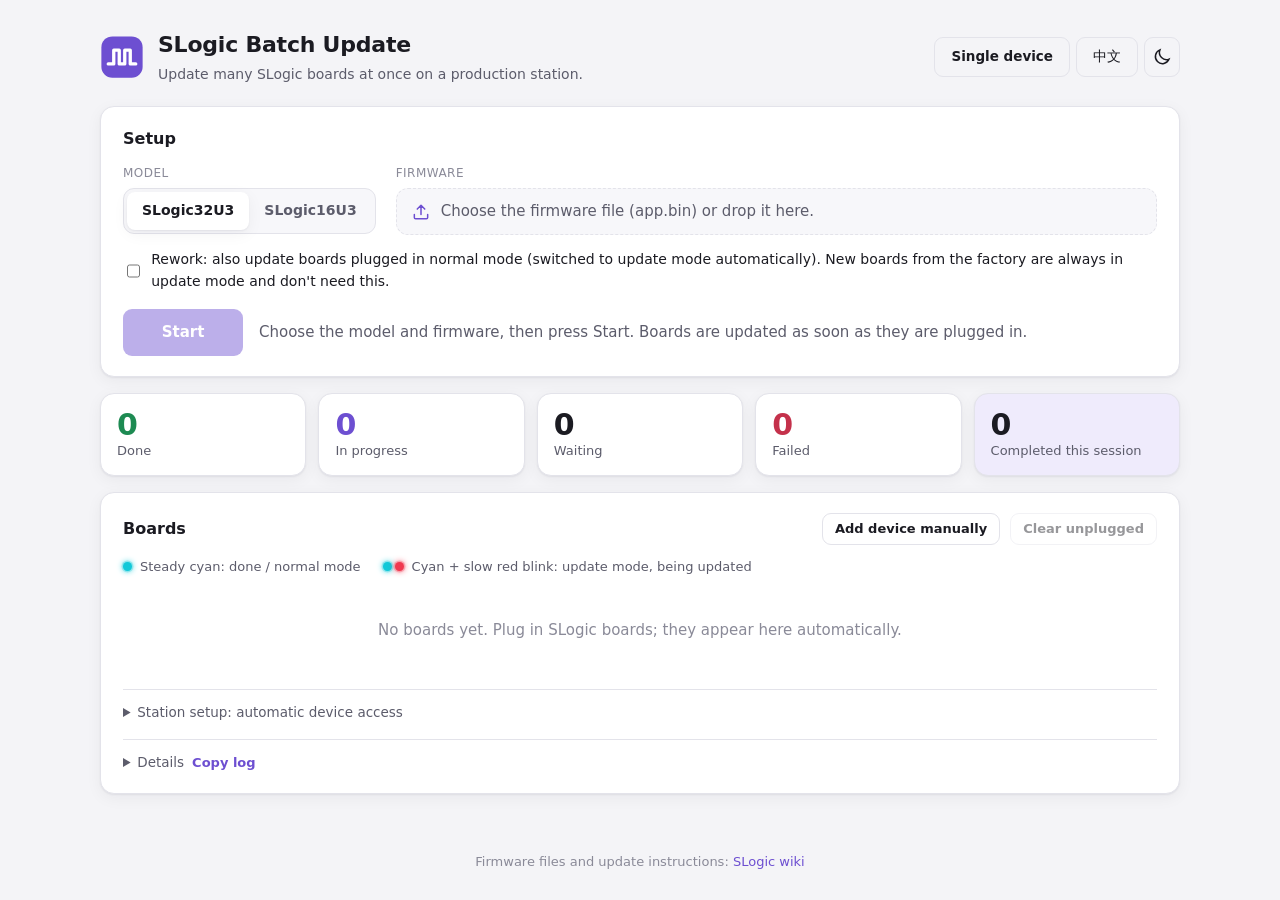
==== batch.html @ dfa777de "tools/ota: web firmware update for SLogic16U3/32U3 Static WebUSB pages (no build step) that write th" ====
<!doctype html>
<html lang="en">
<head>
  <meta charset="utf-8" />
  <meta name="viewport" content="width=device-width, initial-scale=1" />
  <meta name="color-scheme" content="light dark" />
  <title>SLogic Batch Update</title>
  <link rel="icon" type="image/svg+xml" href="favicon.svg" />
  <!-- stamp:begin (python3 stamp.py) -->
  <link rel="stylesheet" href="style.css?v=d9f1fc143f" />
  <script type="importmap">
  {
    "imports": {
      "./src/app.js": "./src/app.js?v=137003500a",
      "./src/batch-engine.js": "./src/batch-engine.js?v=88144eb621",
      "./src/batch.js": "./src/batch.js?v=3fd628ac70",
      "./src/demo.js": "./src/demo.js?v=6256dd7941",
      "./src/devices.js": "./src/devices.js?v=b0570fff1a",
      "./src/flash.js": "./src/flash.js?v=630ea83707",
      "./src/i18n.js": "./src/i18n.js?v=56431c68dd",
      "./src/led.js": "./src/led.js?v=f2646e4ce3",
      "./src/spi.js": "./src/spi.js?v=9cc90ac276",
      "./src/station.js": "./src/station.js?v=37ceee433b",
      "./src/updater.js": "./src/updater.js?v=41e6a2a7e5",
      "./src/usb.js": "./src/usb.js?v=9a0263bf85"
    }
  }
  </script>
  <!-- stamp:end -->
  <script>
    try {
      const t = localStorage.getItem('slogic-ota-theme');
      if (t === 'light' || t === 'dark') document.documentElement.dataset.theme = t;
    } catch {}
  </script>
</head>
<body class="wide">
  <header class="topbar">
    <div class="brand">
      <svg class="logo" viewBox="0 0 32 32" aria-hidden="true">
        <rect x="1" y="1" width="30" height="30" rx="8" />
        <path d="M6 21h4v-10h4v10h4v-10h4v10h4" />
      </svg>
      <div>
        <h1 data-i18n="batchTitle">SLogic Batch Update</h1>
        <p class="subtitle" data-i18n="batchSubtitle"></p>
      </div>
    </div>
    <div class="top-actions">
      <a id="nav" class="button ghost nav-link" data-i18n="navSingle"></a>
      <button id="lang" class="ghost" type="button"></button>
      <button id="theme" class="ghost icon" type="button" data-i18n-title="themeToggle">
        <svg class="sun" viewBox="0 0 24 24" aria-hidden="true"><circle cx="12" cy="12" r="4.5"/><path d="M12 1.5v2.5M12 20v2.5M1.5 12H4M20 12h2.5M4.6 4.6l1.8 1.8M17.6 17.6l1.8 1.8M4.6 19.4l1.8-1.8M17.6 6.4l1.8-1.8"/></svg>
        <svg class="moon" viewBox="0 0 24 24" aria-hidden="true"><path d="M20.5 14.5A8.5 8.5 0 0 1 9.5 3.5a8.5 8.5 0 1 0 11 11z"/></svg>
      </button>
    </div>
  </header>

  <main>
    <div id="banner" class="banner" hidden>
      <strong id="banner-title"></strong>
      <span id="banner-body"></span>
    </div>

    <section class="card setup">
      <div class="card-head"><h2 data-i18n="setup"></h2></div>
      <div class="setup-grid">
        <div class="field">
          <span class="label" data-i18n="model"></span>
          <div class="segmented" id="model" role="radiogroup">
            <button type="button" data-model="slogic32u3" role="radio">SLogic32U3</button>
            <button type="button" data-model="slogic16u3" role="radio">SLogic16U3</button>
          </div>
        </div>
        <div class="field grow">
          <span class="label" data-i18n="firmware"></span>
          <label id="drop" class="drop compact">
            <input id="file" type="file" accept=".bin,application/octet-stream" hidden />
            <svg viewBox="0 0 24 24" aria-hidden="true"><path d="M12 15V4M7.5 8.5 12 4l4.5 4.5M4 15v3.5A1.5 1.5 0 0 0 5.5 20h13a1.5 1.5 0 0 0 1.5-1.5V15"/></svg>
            <span id="file-label" data-i18n="fileHint"></span>
          </label>
          <div id="file-meta" class="file-meta" hidden>
            <span id="file-size"></span> · <code id="file-hash"></code>
          </div>
          <ul id="file-warnings" class="warnings" hidden></ul>
          <label id="ack-row" class="ack" hidden><input id="ack" type="checkbox" /> <span id="ack-text"></span></label>
        </div>
      </div>
      <label class="ack" id="update-normal-row"><input id="update-normal" type="checkbox" /> <span data-i18n="updateNormal"></span></label>
      <div class="run-row">
        <button id="run" class="primary large" type="button" data-i18n="startBatch" disabled></button>
        <p id="run-state" class="muted"></p>
      </div>
    </section>

    <section class="counters" aria-live="polite">
      <div class="counter done"><span id="c-done">0</span><small data-i18n="cDone"></small></div>
      <div class="counter active"><span id="c-active">0</span><small data-i18n="cActive"></small></div>
      <div class="counter waiting"><span id="c-waiting">0</span><small data-i18n="cWaiting"></small></div>
      <div class="counter failed"><span id="c-failed">0</span><small data-i18n="cFailed"></small></div>
      <div class="counter session"><span id="c-session">0</span><small data-i18n="cSession"></small></div>
    </section>

    <section class="card">
      <div class="card-head boards-head">
        <h2 data-i18n="boards"></h2>
        <span class="spacer"></span>
        <button id="add" class="ghost small" type="button" data-i18n="addDevice"></button>
        <button id="clear" class="ghost small" type="button" data-i18n="clearRemoved"></button>
      </div>
      <p class="legend"><span class="legend-item"><span id="legend-app"></span><span data-i18n="legendApp"></span></span><span class="legend-item"><span id="legend-dfu"></span><span data-i18n="legendDfu"></span></span></p>
      <p id="failed-hint" class="failed-hint" data-i18n="failedHint" hidden></p>
      <p id="no-boards" class="empty-boards" data-i18n="noBoards"></p>
      <div id="boards" class="boards"></div>

      <details id="station" class="station">
        <summary data-i18n="stationTitle"></summary>
        <p data-i18n="stationBody"></p>
        <div class="segmented os-tabs" id="os-tabs" role="tablist">
          <button type="button" data-os="windows">Windows</button>
          <button type="button" data-os="macos">macOS</button>
          <button type="button" data-os="linux">Linux</button>
        </div>
        <div class="station-actions">
          <button id="st-install" class="primary" type="button" data-i18n="stInstall"></button>
          <button id="st-remove" class="ghost" type="button" data-i18n="stRemove"></button>
        </div>
        <ol id="st-steps" class="st-steps"></ol>
        <p class="note" id="st-origin"></p>
        <details class="st-raw"><summary data-i18n="stRaw"></summary><pre id="policy"></pre></details>
      </details>

      <details id="log-box" class="log">
        <summary><span data-i18n="log"></span><button id="copy-log" class="link" type="button" data-i18n="copyLog"></button></summary>
        <pre id="log"></pre>
      </details>
    </section>
  </main>

  <footer>
    <span data-i18n="footer"></span><a id="wiki" target="_blank" rel="noopener" data-i18n="wiki"></a>
  </footer>

  <script type="module">import "./src/batch.js";</script>
</body>
</html>
---- style.css ----
/* SLogic Firmware Update. Light palette on :root, dark palette from the system
   setting unless the user picked one (data-theme on <html>). */

:root {
  --bg: #f4f4f7;
  --surface: #ffffff;
  --surface-2: #f7f7fa;
  --border: #e3e3ea;
  --text: #1b1b22;
  --text-2: #5c5c6b;
  --text-3: #8a8a98;
  --accent: #6d4fd1;
  --accent-hover: #5c3fc0;
  --accent-soft: #efebfc;
  --on-accent: #ffffff;
  --ok: #1d8a52;
  --ok-soft: #e4f5ec;
  --warn: #a8610a;
  --warn-soft: #fdf1df;
  --err: #c4314b;
  --err-soft: #fce8ec;
  --shadow: 0 1px 2px rgb(20 20 40 / 6%), 0 4px 16px rgb(20 20 40 / 5%);
  --radius: 14px;
  --led-cyan: #12c8d8;
  --led-red: #f0384f;
  --mono: ui-monospace, "SF Mono", "Cascadia Mono", Menlo, Consolas, monospace;
  color-scheme: light;
}

@media (prefers-color-scheme: dark) {
  :root:not([data-theme="light"]) {
    --bg: #121216;
    --surface: #1b1b21;
    --surface-2: #22222a;
    --border: #2f2f39;
    --text: #ececf1;
    --text-2: #a9a9b8;
    --text-3: #777786;
    --accent: #8c72ea;
    --accent-hover: #9d86ee;
    --accent-soft: #2a2442;
    --ok: #4cc485;
    --ok-soft: #173326;
    --warn: #e5a54b;
    --warn-soft: #362812;
    --err: #f06b82;
    --err-soft: #3a1820;
    --shadow: 0 1px 2px rgb(0 0 0 / 30%), 0 6px 20px rgb(0 0 0 / 25%);
    color-scheme: dark;
  }
}

:root[data-theme="dark"] {
  --bg: #121216;
  --surface: #1b1b21;
  --surface-2: #22222a;
  --border: #2f2f39;
  --text: #ececf1;
  --text-2: #a9a9b8;
  --text-3: #777786;
  --accent: #8c72ea;
  --accent-hover: #9d86ee;
  --accent-soft: #2a2442;
  --ok: #4cc485;
  --ok-soft: #173326;
  --warn: #e5a54b;
  --warn-soft: #362812;
  --err: #f06b82;
  --err-soft: #3a1820;
  --shadow: 0 1px 2px rgb(0 0 0 / 30%), 0 6px 20px rgb(0 0 0 / 25%);
  color-scheme: dark;
}

* { box-sizing: border-box; }
[hidden] { display: none !important; }

html { background: var(--bg); }
body {
  margin: 0;
  min-height: 100vh;
  display: flex;
  flex-direction: column;
  background: var(--bg);
  color: var(--text);
  font: 15px/1.55 system-ui, -apple-system, "Segoe UI", Roboto, "Noto Sans", "Helvetica Neue", Arial,
    "PingFang SC", "Microsoft YaHei", "Noto Sans CJK SC", sans-serif;
  -webkit-font-smoothing: antialiased;
  transition: background-color .2s, color .2s;
}

/* ---------------------------------------------------------------- header */

.topbar {
  display: flex;
  align-items: center;
  justify-content: space-between;
  gap: 16px;
  max-width: 760px;
  width: 100%;
  margin: 0 auto;
  padding: 28px 20px 8px;
}
.brand { display: flex; align-items: center; gap: 14px; }
.logo { width: 44px; height: 44px; flex: none; }
.logo rect { fill: var(--accent); }
.logo path { fill: none; stroke: #fff; stroke-width: 2.4; stroke-linejoin: round; stroke-linecap: round; }
h1 { margin: 0; font-size: 22px; font-weight: 650; letter-spacing: -.01em; }
.subtitle { margin: 2px 0 0; color: var(--text-2); font-size: 14px; }
.top-actions { display: flex; gap: 6px; flex: none; }
.top-actions button { white-space: nowrap; }

/* ---------------------------------------------------------------- layout */

main {
  flex: 1;
  max-width: 760px;
  width: 100%;
  margin: 0 auto;
  padding: 12px 20px 24px;
  display: flex;
  flex-direction: column;
  gap: 16px;
}

.card {
  background: var(--surface);
  border: 1px solid var(--border);
  border-radius: var(--radius);
  box-shadow: var(--shadow);
  padding: 20px 22px;
}
.card-head { display: flex; align-items: center; gap: 10px; margin-bottom: 12px; }
.card-head h2 { margin: 0; font-size: 16px; font-weight: 600; }
.num {
  display: grid; place-items: center;
  width: 24px; height: 24px; border-radius: 50%;
  background: var(--accent-soft); color: var(--accent);
  font-size: 13px; font-weight: 700;
}

.muted { color: var(--text-2); margin: 0 0 14px; }
.note { color: var(--text-2); font-size: 13.5px; margin: 10px 0 0; }
.error-text { color: var(--err); margin: 12px 0 0; }
.mono, code { font-family: var(--mono); font-size: 13px; }

/* ---------------------------------------------------------------- controls */

button, .button {
  font: inherit;
  font-size: 14px;
  font-weight: 550;
  border-radius: 9px;
  border: 1px solid transparent;
  padding: 8px 16px;
  cursor: pointer;
  transition: background-color .15s, border-color .15s, color .15s, opacity .15s;
}
button:focus-visible, .drop:focus-within { outline: 2px solid var(--accent); outline-offset: 2px; }
button:disabled { opacity: .45; cursor: not-allowed; }
.primary { background: var(--accent); color: var(--on-accent); }
.primary:not(:disabled):hover { background: var(--accent-hover); }
.primary.large { padding: 11px 26px; font-size: 15px; }
.ghost { background: transparent; color: var(--text); border-color: var(--border); }
.ghost:not(:disabled):hover { background: var(--surface-2); }
.small { padding: 5px 12px; font-size: 13px; }
.icon { padding: 7px; line-height: 0; }
.icon svg { width: 20px; height: 20px; fill: none; stroke: currentColor; stroke-width: 1.8; stroke-linecap: round; }
.link { background: none; border: 0; padding: 0 0 0 8px; color: var(--accent); font-size: 13px; font-weight: 550; }
.link:hover { text-decoration: underline; }

/* The theme button shows the theme you would switch to. */
#theme .sun { display: none; }
:root[data-theme="dark"] #theme .sun { display: block; }
:root[data-theme="dark"] #theme .moon { display: none; }
@media (prefers-color-scheme: dark) {
  :root:not([data-theme="light"]) #theme .sun { display: block; }
  :root:not([data-theme="light"]) #theme .moon { display: none; }
}

/* ---------------------------------------------------------------- banner */

.banner {
  display: flex; flex-direction: column; gap: 2px;
  padding: 14px 18px;
  border-radius: var(--radius);
  background: var(--warn-soft);
  color: var(--text);
  border: 1px solid color-mix(in srgb, var(--warn) 35%, transparent);
}
.banner.info { background: var(--accent-soft); border-color: color-mix(in srgb, var(--accent) 30%, transparent); }
.banner span { color: var(--text-2); }

/* ---------------------------------------------------------------- device */

.empty { display: flex; align-items: center; justify-content: space-between; gap: 16px; flex-wrap: wrap; }
.empty p { margin: 0; color: var(--text-2); }

.device { display: grid; grid-template-columns: 1fr auto; gap: 8px 16px; align-items: start; }
.device-main { display: flex; align-items: center; gap: 10px; flex-wrap: wrap; }
.device-name { font-size: 18px; font-weight: 650; }
.device #change { grid-column: 2; grid-row: 1; }
.device .facts, .device .note { grid-column: 1 / -1; }

.pill {
  display: inline-flex; align-items: center; gap: 6px;
  padding: 2px 10px; border-radius: 999px;
  font-size: 12.5px; font-weight: 600;
}

/* Status LED: steady cyan (normal mode); cyan + slow red blink (update mode). */
.led { display: inline-flex; gap: 3px; align-items: center; flex: none; }
.led i {
  width: 9px; height: 9px; border-radius: 50%;
  background: var(--led-cyan);
  box-shadow: 0 0 0 1.5px color-mix(in srgb, var(--led-cyan) 25%, transparent), 0 0 6px var(--led-cyan);
}
.led.dfu i + i {
  background: var(--led-red);
  box-shadow: 0 0 0 1.5px color-mix(in srgb, var(--led-red) 25%, transparent), 0 0 6px var(--led-red);
  animation: led-blink 1.6s steps(1, end) infinite;
}
@keyframes led-blink { 50% { opacity: .12; box-shadow: none; } }
.led-text { display: inline-flex; align-items: center; gap: 7px; }
.pill.app { background: var(--ok-soft); color: var(--ok); }
.pill.dfu { background: var(--warn-soft); color: var(--warn); }

.facts { display: flex; flex-wrap: wrap; gap: 6px 28px; margin: 4px 0 0; }
.facts div { min-width: 0; }
.facts .wide { flex: 1 1 100%; }
.facts dt { font-size: 12px; color: var(--text-3); text-transform: uppercase; letter-spacing: .04em; }
.facts dd { margin: 0; }
.hash { display: flex; align-items: baseline; min-width: 0; }
.hash code { overflow-wrap: anywhere; color: var(--text-2); }
.hash .link { flex: none; white-space: nowrap; }

.help { margin-top: 14px; font-size: 13.5px; color: var(--text-2); }
.help summary { cursor: pointer; }
.help ul { margin: 8px 0 0; padding-left: 20px; }
.help li { margin: 5px 0; }
.help pre { margin: 6px 0 0; padding: 8px 10px; border-radius: 8px; overflow-x: auto;
  background: var(--surface-2); font: 12px/1.45 var(--mono); color: var(--text-2); }

/* ---------------------------------------------------------------- file */

.drop {
  display: flex; flex-direction: column; align-items: center; gap: 8px;
  padding: 26px 16px;
  border: 1.5px dashed var(--border);
  border-radius: 12px;
  background: var(--surface-2);
  color: var(--text-2);
  text-align: center;
  cursor: pointer;
  transition: border-color .15s, background-color .15s;
}
.drop:hover, .drop.over { border-color: var(--accent); background: var(--accent-soft); }
.drop svg { width: 28px; height: 28px; fill: none; stroke: var(--accent); stroke-width: 1.8; stroke-linecap: round; stroke-linejoin: round; }

.file { display: grid; grid-template-columns: 1fr auto; gap: 8px 16px; }
.file-name { font-weight: 600; overflow-wrap: anywhere; }
.file #file-change { grid-column: 2; grid-row: 1; align-self: start; }
.file .facts, .file .warnings, .file .ack { grid-column: 1 / -1; }

.warnings {
  list-style: none; margin: 6px 0 0; padding: 10px 14px;
  border-radius: 10px; background: var(--warn-soft); color: var(--text);
}
.warnings li { padding-left: 22px; position: relative; font-size: 14px; }
.warnings li::before { content: "!"; position: absolute; left: 0; top: 1px; width: 15px; height: 15px; border-radius: 50%;
  background: var(--warn); color: var(--surface); font-size: 11px; font-weight: 800; display: grid; place-items: center; }
.ack { display: flex; align-items: center; gap: 8px; font-size: 14px; cursor: pointer; }
.ack input { accent-color: var(--accent); width: 16px; height: 16px; }

/* ---------------------------------------------------------------- update */

.actions { display: flex; gap: 10px; align-items: center; flex-wrap: wrap; }

.steps {
  list-style: none; margin: 18px 0 0; padding: 0;
  display: grid; grid-template-columns: repeat(7, 1fr); gap: 6px;
}
.steps li {
  display: flex; flex-direction: column; align-items: center; gap: 6px;
  padding: 10px 4px 8px; border-radius: 10px;
  background: var(--surface-2); color: var(--text-3);
  font-size: 12.5px; font-weight: 550; text-align: center; line-height: 1.3;
}
.steps li::before {
  content: ""; flex: none; width: 16px; height: 16px; border-radius: 50%;
  border: 2px solid currentColor; opacity: .6;
}
.steps li.active { color: var(--accent); background: var(--accent-soft); }
.steps li.active::before { border-right-color: transparent; opacity: 1; animation: spin .8s linear infinite; }
.steps li.done { color: var(--ok); }
.steps li.done::before { opacity: 1; border: 0;
  background: currentColor url("data:image/svg+xml,%3Csvg xmlns='http://www.w3.org/2000/svg' viewBox='0 0 16 16'%3E%3Cpath d='M4.5 8.2l2.3 2.3 4.7-4.8' fill='none' stroke='white' stroke-width='2' stroke-linecap='round' stroke-linejoin='round'/%3E%3C/svg%3E") center/100% no-repeat; }
.steps li.failed { color: var(--err); background: var(--err-soft); }
.steps li.failed::before { opacity: 1; background: currentColor; border-color: currentColor; }
.steps li.manual { color: var(--warn); background: var(--warn-soft); }
.steps li.manual::before { opacity: 1; }
@keyframes spin { to { transform: rotate(360deg); } }

.progress { margin-top: 16px; }
.bar { height: 10px; border-radius: 999px; background: var(--surface-2); overflow: hidden; border: 1px solid var(--border); }
#bar-fill { height: 100%; width: 0; border-radius: inherit; background: linear-gradient(90deg, var(--accent), color-mix(in srgb, var(--accent) 70%, #29b6f6)); transition: width .2s ease-out; }
.progress-meta { display: flex; justify-content: space-between; gap: 12px; margin-top: 6px; font-size: 13px; color: var(--text-2); font-variant-numeric: tabular-nums; }

.callout {
  margin-top: 16px; padding: 16px 18px; border-radius: 12px;
  background: var(--accent-soft); border: 1px solid color-mix(in srgb, var(--accent) 30%, transparent);
}
.callout p { margin: 4px 0 12px; color: var(--text-2); }

.result { margin-top: 16px; display: flex; gap: 14px; padding: 16px 18px; border-radius: 12px; }
.result p { margin: 4px 0 10px; color: var(--text-2); }
.result-icon { flex: none; width: 28px; height: 28px; border-radius: 50%; display: grid; place-items: center; color: #fff; font-weight: 800; }
.result.ok { background: var(--ok-soft); }
.result.ok .result-icon { background: var(--ok); }
.result.ok .result-icon::after { content: "✓"; }
.result.fail { background: var(--err-soft); }
.result.fail .result-icon { background: var(--err); }
.result.fail .result-icon::after { content: "!"; }

.log { margin-top: 16px; border-top: 1px solid var(--border); padding-top: 12px; }
.log summary { cursor: pointer; color: var(--text-2); font-size: 13.5px; }
.log pre {
  margin: 10px 0 0; max-height: 220px; overflow: auto;
  padding: 10px 12px; border-radius: 8px;
  background: var(--surface-2); color: var(--text-2);
  font: 12px/1.5 var(--mono); white-space: pre-wrap;
}

footer { text-align: center; color: var(--text-3); font-size: 13px; padding: 4px 20px 28px; }
footer a { color: var(--accent); text-decoration: none; }
footer a:hover { text-decoration: underline; }

@media (max-width: 520px) {
  .topbar { padding-top: 18px; }
  .subtitle { display: none; }
  .card { padding: 16px; }
  .steps { grid-template-columns: repeat(4, 1fr); }
}

@media (prefers-reduced-motion: reduce) {
  * { transition: none !important; animation: none !important; }
}

/* ================================================================ batch page */

body.wide .topbar, body.wide main { max-width: 1120px; }
a.button { text-decoration: none; display: inline-flex; align-items: center; }
.nav-link { font-size: 13.5px; }

.setup-grid { display: flex; gap: 20px; flex-wrap: wrap; align-items: flex-start; }
.field { display: flex; flex-direction: column; gap: 6px; }
.field.grow { flex: 1 1 360px; min-width: 0; }
.label { font-size: 12px; color: var(--text-3); text-transform: uppercase; letter-spacing: .04em; }

.segmented { display: inline-flex; padding: 3px; border-radius: 11px; background: var(--surface-2); border: 1px solid var(--border); }
.segmented button { background: transparent; color: var(--text-2); padding: 7px 14px; border-radius: 8px; }
.segmented button.on { background: var(--surface); color: var(--text); box-shadow: var(--shadow); }

.drop.compact { flex-direction: row; justify-content: flex-start; padding: 11px 14px; gap: 10px; text-align: left; }
.drop.compact svg { width: 20px; height: 20px; flex: none; }
.drop.has-file { border-style: solid; color: var(--text); font-weight: 600; }
.drop.disabled { pointer-events: none; opacity: .6; }
.file-meta { font-size: 13px; color: var(--text-2); }
.setup .ack { margin-top: 14px; }
.run-row { display: flex; align-items: center; gap: 16px; margin-top: 16px; flex-wrap: wrap; }
.run-row .muted { margin: 0; }
#run { min-width: 120px; }
#run.pause { background: var(--surface-2); color: var(--text); border-color: var(--border); }

.counters { display: grid; grid-template-columns: repeat(5, 1fr); gap: 12px; }
.counter {
  background: var(--surface); border: 1px solid var(--border); border-radius: var(--radius);
  box-shadow: var(--shadow); padding: 14px 16px; display: flex; flex-direction: column;
}
.counter span { font-size: 30px; font-weight: 700; line-height: 1.1; font-variant-numeric: tabular-nums; }
.counter small { color: var(--text-2); font-size: 13px; }
.counter.done span { color: var(--ok); }
.counter.active span { color: var(--accent); }
.counter.failed span { color: var(--err); }
.counter.session { background: var(--accent-soft); }

.boards-head { flex-wrap: wrap; }
.spacer { flex: 1; }
.legend { display: flex; align-items: center; gap: 6px 22px; flex-wrap: wrap; font-size: 13px; color: var(--text-2); margin: 0 0 14px; }
.legend-item { display: inline-flex; align-items: center; gap: 8px; }
.failed-hint {
  margin: 0 0 14px; padding: 12px 14px; border-radius: 10px;
  background: var(--err-soft); color: var(--text); font-weight: 600;
  border: 1px solid color-mix(in srgb, var(--err) 40%, transparent);
}
.board.removed.interrupted { opacity: .85; border-color: var(--warn); }
.board.removed.interrupted .b-status { color: var(--warn); font-size: 14px; }
.empty-boards { color: var(--text-3); text-align: center; padding: 28px 0; margin: 0; }

.boards { display: grid; grid-template-columns: repeat(auto-fill, minmax(200px, 1fr)); gap: 12px; }
.board {
  position: relative; border-radius: 12px; padding: 12px 14px 14px;
  background: var(--surface-2); border: 1.5px solid var(--border);
  display: flex; flex-direction: column; gap: 4px; min-height: 108px;
  transition: border-color .2s, background-color .2s, opacity .2s;
}
.b-top { display: flex; justify-content: space-between; align-items: center; }
.b-id { font-size: 12.5px; color: var(--text-3); font-weight: 600; white-space: pre; }
.b-led .led i { width: 12px; height: 12px; }
.b-status { font-size: 16px; font-weight: 650; }
.b-sub { font-size: 12.5px; color: var(--text-2); min-height: 1em; overflow-wrap: anywhere; }
.b-bar { height: 6px; border-radius: 999px; background: color-mix(in srgb, var(--text-3) 18%, transparent); overflow: hidden; margin-top: auto; }
.b-bar div { height: 100%; width: 0; background: var(--accent); border-radius: inherit; transition: width .2s ease-out; }
.b-retry { align-self: flex-start; margin-top: 6px; }
.board.done { border-color: var(--ok); background: var(--ok-soft); }
.board.done .b-status { color: var(--ok); }
.board.done .b-bar div { background: var(--ok); }
.board.active { border-color: color-mix(in srgb, var(--accent) 55%, transparent); }
.board.active .b-status { color: var(--accent); }
.board.failed { border-color: var(--err); background: var(--err-soft); }
.board.failed .b-status { color: var(--err); }
.board.removed { opacity: .45; border-style: dashed; min-height: 0; }
.board.removed .b-bar { display: none; }

.station { margin-top: 18px; border-top: 1px solid var(--border); padding-top: 12px; }
.station summary { cursor: pointer; color: var(--text-2); font-size: 13.5px; }
.station p { color: var(--text-2); font-size: 13.5px; }
.os-tabs { margin: 4px 0 12px; }
.station-actions { display: flex; gap: 10px; flex-wrap: wrap; }
.st-steps { margin: 14px 0 6px; padding-left: 20px; color: var(--text-2); font-size: 13.5px; }
.st-steps li { margin: 3px 0; }
.st-raw summary { font-size: 13px; }
.st-raw pre { margin-top: 8px; }
.station pre {
  margin: 0; padding: 10px 12px; border-radius: 8px; overflow: auto; max-height: 260px;
  background: var(--surface-2); font: 12px/1.45 var(--mono); color: var(--text-2);
}

@media (max-width: 720px) {
  .counters { grid-template-columns: repeat(3, 1fr); }
  .counter.session { grid-column: span 2; }
}
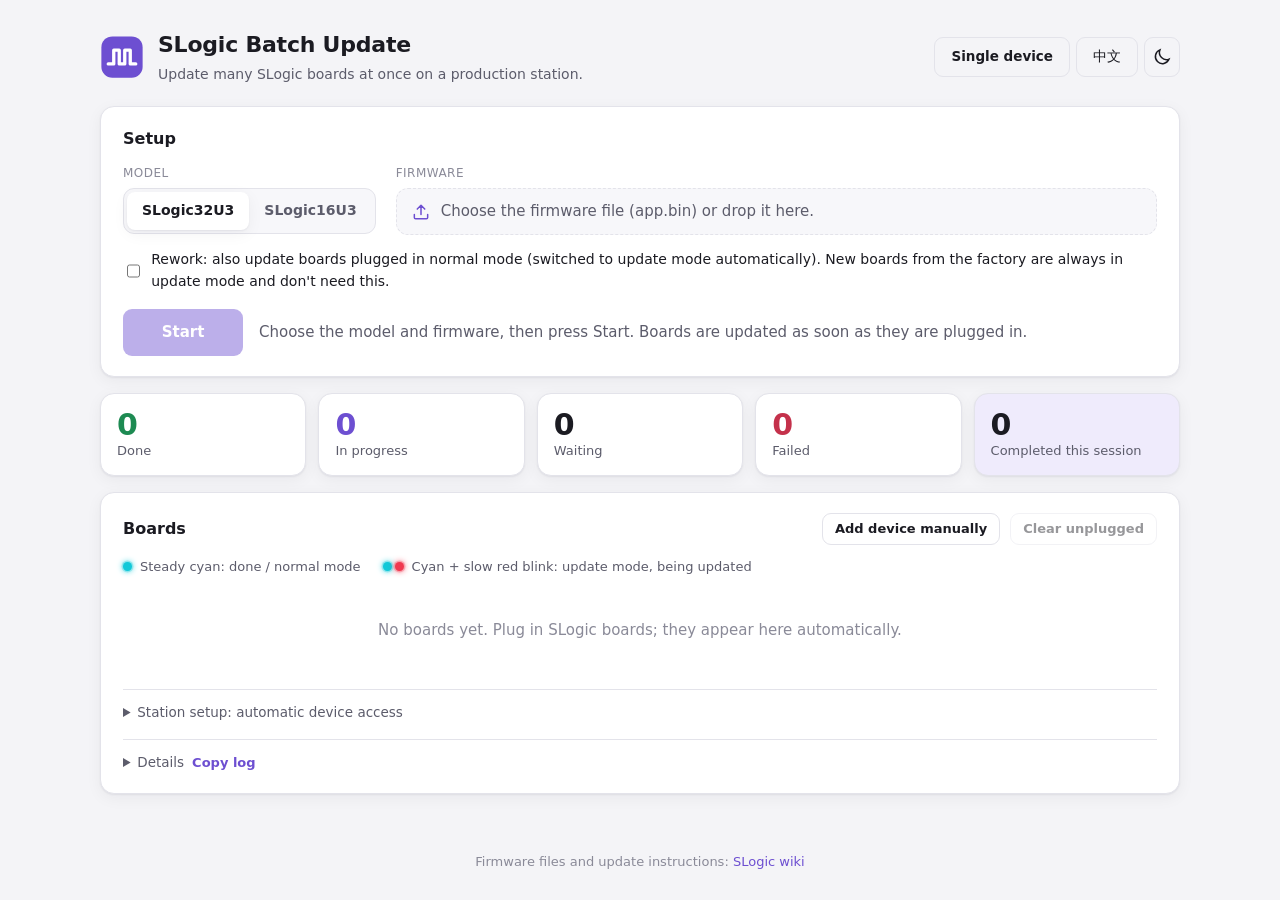
==== commit fa4cf47b: "Advanced mode: read, write and erase the flash at any offset Ten quick clicks on the logo (within 3 " ====
--- a/batch.html
+++ b/batch.html
@@ -7,21 +7,23 @@
   <title>SLogic Batch Update</title>
   <link rel="icon" type="image/svg+xml" href="favicon.svg" />
   <!-- stamp:begin (python3 stamp.py) -->
-  <link rel="stylesheet" href="style.css?v=d9f1fc143f" />
+  <link rel="stylesheet" href="style.css?v=befb8d11b2" />
   <script type="importmap">
   {
     "imports": {
-      "./src/app.js": "./src/app.js?v=137003500a",
+      "./src/advanced.js": "./src/advanced.js?v=94ed93fa5a",
+      "./src/app.js": "./src/app.js?v=e673857f01",
       "./src/batch-engine.js": "./src/batch-engine.js?v=88144eb621",
       "./src/batch.js": "./src/batch.js?v=3fd628ac70",
-      "./src/demo.js": "./src/demo.js?v=6256dd7941",
-      "./src/devices.js": "./src/devices.js?v=b0570fff1a",
-      "./src/flash.js": "./src/flash.js?v=630ea83707",
-      "./src/i18n.js": "./src/i18n.js?v=56431c68dd",
+      "./src/demo.js": "./src/demo.js?v=067ffcadd6",
+      "./src/devices.js": "./src/devices.js?v=357301b104",
+      "./src/flash.js": "./src/flash.js?v=6c2aca644d",
+      "./src/flashops.js": "./src/flashops.js?v=5a5ecdfdc4",
+      "./src/i18n.js": "./src/i18n.js?v=3aeb5cc583",
       "./src/led.js": "./src/led.js?v=f2646e4ce3",
       "./src/spi.js": "./src/spi.js?v=9cc90ac276",
       "./src/station.js": "./src/station.js?v=37ceee433b",
-      "./src/updater.js": "./src/updater.js?v=41e6a2a7e5",
+      "./src/updater.js": "./src/updater.js?v=dbcf4d4ec6",
       "./src/usb.js": "./src/usb.js?v=9a0263bf85"
     }
   }
--- a/style.css
+++ b/style.css
@@ -439,3 +439,224 @@
   .counters { grid-template-columns: repeat(3, 1fr); }
   .counter.session { grid-column: span 2; }
 }
+
+/* ================================================================ advanced mode */
+
+.logo { user-select: none; -webkit-user-select: none; }
+h1 { display: flex; align-items: center; gap: 10px; flex-wrap: wrap; }
+.adv-badge {
+  display: inline-flex; align-items: center; gap: 2px;
+  padding: 1px 4px 1px 10px; border-radius: 999px;
+  background: var(--warn-soft); color: var(--warn);
+  border: 1px solid color-mix(in srgb, var(--warn) 40%, transparent);
+  font-size: 12px; font-weight: 700; letter-spacing: .03em; text-transform: uppercase;
+}
+.adv-badge button { background: none; border: 0; color: inherit; padding: 0 6px; font-size: 16px; line-height: 1; }
+.adv-badge button:hover { opacity: .7; }
+
+.toast {
+  position: fixed; left: 50%; bottom: 28px; transform: translateX(-50%);
+  padding: 10px 18px; border-radius: 999px;
+  background: var(--text); color: var(--bg);
+  font-size: 14px; font-weight: 600; box-shadow: var(--shadow); z-index: 20;
+}
+.toast.show { animation: toast-in .25s ease-out; }
+@keyframes toast-in { from { opacity: 0; transform: translate(-50%, 8px); } }
+
+.card.adv { border-color: color-mix(in srgb, var(--warn) 45%, var(--border)); }
+.adv-num { background: var(--warn-soft); color: var(--warn); }
+.adv-num svg { width: 15px; height: 15px; fill: none; stroke: currentColor; stroke-width: 2; stroke-linecap: round; }
+.chip {
+  margin-left: auto; padding: 1px 9px; border-radius: 999px;
+  font-size: 11.5px; font-weight: 700; letter-spacing: .04em; text-transform: uppercase;
+}
+.chip.warn { background: var(--warn-soft); color: var(--warn); }
+.adv-intro { margin: -4px 0 14px; }
+
+.adv-dev { padding: 12px 14px; border-radius: 12px; background: var(--surface-2); border: 1px solid var(--border); }
+.adv-dev-row { display: flex; align-items: center; justify-content: space-between; gap: 10px; flex-wrap: wrap; }
+.adv-dev-state { font-weight: 600; display: inline-flex; align-items: center; gap: 8px; }
+.adv-dev-state::before { content: ""; width: 8px; height: 8px; border-radius: 50%; background: var(--warn); flex: none; }
+.adv-dev-state.ok::before { background: var(--ok); box-shadow: 0 0 0 3px var(--ok-soft); }
+.adv-dev-actions { display: inline-flex; gap: 6px; flex-wrap: wrap; }
+.adv-dev .facts { margin-top: 10px; padding-top: 10px; border-top: 1px dashed var(--border); }
+
+/* Flash map: the whole chip as one bar */
+.adv-map-wrap { margin: 16px 0 6px; }
+.flash-map {
+  position: relative; height: 26px; border-radius: 8px; overflow: hidden;
+  background:
+    repeating-linear-gradient(90deg, transparent 0 calc(6.25% - 1px), color-mix(in srgb, var(--text-3) 22%, transparent) calc(6.25% - 1px) 6.25%),
+    var(--surface-2);
+  border: 1px solid var(--border);
+}
+.flash-map.unknown { opacity: .75; }
+.flash-map > div { position: absolute; top: 0; bottom: 0; }
+.fm-app { background: color-mix(in srgb, var(--ok) 22%, transparent); border-inline: 1px solid color-mix(in srgb, var(--ok) 55%, transparent); }
+.fm-touch {
+  background: repeating-linear-gradient(135deg, color-mix(in srgb, var(--err) 45%, transparent) 0 4px, transparent 4px 8px);
+  top: 3px !important; bottom: 3px !important;
+}
+.fm-sel { background: var(--accent); opacity: .85; top: 6px !important; bottom: 6px !important; border-radius: 3px; min-width: 2px; }
+.op-erase .fm-sel, .op-write .fm-sel { background: var(--err); }
+.fm-scale {
+  display: flex; justify-content: space-between; align-items: center; gap: 10px; margin-top: 5px;
+  font: 11.5px var(--mono); color: var(--text-3);
+}
+.fm-legend { display: inline-flex; align-items: center; gap: 5px 6px; flex-wrap: wrap; font-family: inherit; }
+.fm-legend i { width: 10px; height: 10px; border-radius: 3px; display: inline-block; margin-left: 8px; }
+.fm-legend .k-sel { background: var(--accent); }
+.op-erase .k-sel, .op-write .k-sel { background: var(--err); }
+.fm-legend .k-touch { background: repeating-linear-gradient(135deg, color-mix(in srgb, var(--err) 60%, transparent) 0 2px, transparent 2px 4px); }
+.fm-legend .k-app { background: color-mix(in srgb, var(--ok) 35%, transparent); }
+
+.adv-grid {
+  /* Fixed layout for every language: the operation on its own row, then offset and length (or the
+     file) in two equal columns */
+  display: grid; grid-template-columns: minmax(0, 1fr) minmax(0, 1fr);
+  gap: 14px 16px; align-items: start; margin-top: 14px;
+}
+.adv-grid .field:first-child { grid-column: 1 / -1; }
+.adv-grid .segmented { align-self: flex-start; }
+.adv-grid .field { min-width: 0; }
+.adv-grid .input { width: 100%; }
+.input {
+  font: inherit; font-size: 14px; color: var(--text);
+  background: var(--surface); border: 1px solid var(--border); border-radius: 9px;
+  padding: 8px 11px; width: 170px; transition: border-color .15s, box-shadow .15s;
+}
+.input.mono { font-family: var(--mono); font-size: 13.5px; }
+.input:focus { outline: none; border-color: var(--accent); box-shadow: 0 0 0 3px var(--accent-soft); }
+.input:disabled { opacity: .55; }
+.input.small { width: 130px; padding: 5px 9px; font-size: 13px; }
+.hint { color: var(--text-3); font-size: 12px; font-variant-numeric: tabular-nums; min-height: 1em; }
+#adv-src-field .link { align-self: flex-start; padding: 2px 0 0; text-align: left; }
+
+.chips { display: flex; gap: 6px; flex-wrap: wrap; margin-top: 12px; }
+.chip-btn {
+  padding: 4px 11px; border-radius: 999px; font-size: 12.5px; font-weight: 550;
+  background: var(--surface-2); color: var(--text-2); border: 1px solid var(--border);
+}
+.chip-btn:not(:disabled):hover { color: var(--accent); border-color: var(--accent); background: var(--accent-soft); }
+
+.adv-opts { display: flex; gap: 6px 20px; flex-wrap: wrap; margin-top: 12px; }
+.adv-opts .ack { font-size: 13.5px; }
+
+.adv-run-row {
+  display: flex; gap: 14px; align-items: center; justify-content: space-between; flex-wrap: wrap;
+  margin-top: 16px; padding-top: 14px; border-top: 1px solid var(--border);
+}
+.adv-sum-col { min-width: 0; flex: 1 1 280px; }
+.adv-summary { font: 600 13.5px var(--mono); color: var(--text); overflow-wrap: anywhere; }
+.adv-summary.bad { font-family: inherit; color: var(--err); font-weight: 550; }
+.adv-warn { margin-top: 4px; font-size: 13px; color: var(--warn); }
+
+.danger { background: var(--err); color: #fff; }
+.danger:not(:disabled):hover { background: color-mix(in srgb, var(--err) 85%, #000); }
+.bar-fill { height: 100%; width: 0; border-radius: inherit; background: linear-gradient(90deg, var(--accent), color-mix(in srgb, var(--accent) 70%, #29b6f6)); transition: width .2s ease-out; }
+.ok-text { color: var(--ok); margin: 12px 0 0; font-weight: 550; }
+
+/* Hex view: only the visible rows are in the DOM */
+.hex-wrap { margin-top: 16px; border: 1px solid var(--border); border-radius: 12px; overflow: hidden; }
+.hex-head {
+  display: flex; justify-content: space-between; align-items: center; gap: 10px; flex-wrap: wrap;
+  padding: 10px 12px; background: var(--surface-2); border-bottom: 1px solid var(--border);
+}
+.hex-title { min-width: 0; }
+.hex-title strong { font-family: var(--mono); font-size: 13.5px; }
+.hex-title .file-meta { font-size: 11.5px; overflow-wrap: anywhere; }
+.hex-tools { display: flex; gap: 6px; align-items: center; flex-wrap: wrap; }
+.cmp { padding: 8px 12px; font-size: 13px; border-bottom: 1px solid var(--border); }
+.cmp.ok { background: var(--ok-soft); color: var(--ok); font-weight: 600; }
+.cmp.bad { background: var(--err-soft); color: var(--text); }
+.cmp .link { font-family: var(--mono); padding-left: 6px; }
+.hexview { position: relative; height: 352px; overflow: auto; background: var(--surface); }
+.hexview:focus { outline: none; }
+.hex-rows {
+  position: absolute; top: 0; left: 0; right: 0; margin: 0; padding: 0 12px;
+  font: 12.5px/22px var(--mono); color: var(--text); white-space: pre; will-change: transform;
+}
+.hex-rows span { display: block; height: 22px; }
+.hex-rows span.hl { background: var(--accent-soft); }
+.hex-rows b { color: var(--text-3); font-weight: 500; }
+.hex-rows u { text-decoration: none; color: var(--text-2); }
+.hex-rows i { font-style: normal; }
+.hex-rows i.f { color: var(--text-3); opacity: .55; }
+.hex-rows i.z { color: var(--text-3); }
+.hex-rows i.d { color: #fff; background: var(--err); border-radius: 3px; }
+
+.dialog {
+  border: 1px solid var(--border); border-radius: 16px; padding: 22px 24px 18px;
+  background: var(--surface); color: var(--text); box-shadow: 0 20px 60px rgb(0 0 0 / 30%);
+  width: min(460px, calc(100vw - 32px));
+}
+.dialog::backdrop { background: rgb(10 10 20 / 45%); backdrop-filter: blur(2px); }
+.dialog h3 { margin: 10px 0 8px; font-size: 17px; }
+.dialog ul { margin: 0; padding: 10px 14px; list-style: none; border-radius: 10px; background: var(--err-soft); font-size: 13px; }
+.dialog li { padding: 2px 0; overflow-wrap: anywhere; }
+.dialog-icon { width: 34px; height: 34px; border-radius: 50%; display: grid; place-items: center; background: var(--err); color: #fff; font-weight: 800; font-size: 18px; }
+.dialog-actions { display: flex; justify-content: flex-end; gap: 8px; margin-top: 16px; }
+
+@media (max-width: 520px) {
+  .input { width: 100%; }
+  .adv-grid { grid-template-columns: minmax(0, 1fr); }
+  .hex-rows { font-size: 11px; padding: 0 8px; }
+}
+
+/* Image start markers on the flash map (starts only: image lengths are not known) */
+.fm-labels { position: relative; height: 20px; margin-bottom: 3px; font: 11px var(--mono); }
+.fm-label {
+  position: absolute; bottom: 0; transform: translateX(-50%); white-space: nowrap;
+  padding: 1px 6px; border-radius: 5px; color: var(--text-2);
+  background: var(--surface-2); border: 1px solid var(--border);
+}
+.fm-label b { font-weight: 700; }
+.fm-label.app b { color: var(--ok); }
+.fm-label.dfu b { color: var(--warn); }
+.fm-label.edge-l { transform: none; }
+.fm-label.edge-r { transform: translateX(-100%); }
+#adv-map-lines { position: absolute; inset: 0; pointer-events: none; }
+.fm-line { position: absolute; top: 0; bottom: 0; width: 2px; margin-left: -1px; }
+.fm-line.app { background: var(--ok); }
+.fm-line.dfu { background: var(--warn); }
+
+/* Write / erase selected: red border, hazard stripe, WARNING watermark, standing alert */
+.card.adv { position: relative; overflow: hidden; transition: border-color .2s, box-shadow .2s; }
+.card.adv.danger-op {
+  border-color: color-mix(in srgb, var(--err) 70%, transparent);
+  box-shadow: 0 0 0 3px color-mix(in srgb, var(--err) 14%, transparent), var(--shadow);
+}
+.card.adv.danger-op::before {
+  content: ""; position: absolute; inset: 0; pointer-events: none; user-select: none;
+  background-image: var(--adv-watermark); background-size: 300px 180px; opacity: .07;
+}
+.card.adv.danger-op::after {
+  content: ""; position: absolute; left: 0; right: 0; top: 0; height: 6px; pointer-events: none;
+  background: repeating-linear-gradient(135deg, var(--err) 0 12px, #1b1b22 12px 24px);
+}
+.card.adv > * { position: relative; }
+.card.adv > dialog { position: fixed; }
+@media (prefers-color-scheme: dark) {
+  :root:not([data-theme="light"]) .card.adv.danger-op::before { opacity: .1; }
+}
+:root[data-theme="dark"] .card.adv.danger-op::before { opacity: .1; }
+
+.adv-danger {
+  display: flex; gap: 10px; align-items: flex-start; margin-top: 14px;
+  padding: 10px 14px; border-radius: 10px;
+  background: var(--err-soft); color: var(--err);
+  border: 1px solid color-mix(in srgb, var(--err) 45%, transparent);
+  font-size: 13.5px; font-weight: 600; line-height: 1.5;
+}
+.adv-danger svg { width: 20px; height: 20px; flex: none; margin-top: 1px; fill: none; stroke: currentColor; stroke-width: 2; stroke-linecap: round; stroke-linejoin: round; }
+
+/* Preset chips under the offset / length inputs */
+.chips.mini { margin-top: 2px; gap: 5px; }
+.chips.mini .chip-btn { padding: 2px 9px; font-size: 12px; font-family: var(--mono); }
+
+/* Clickable offsets on the flash map: 0x0 and the image start labels */
+button.fm-label, .fm-start { font: inherit; cursor: pointer; transition: border-color .15s, color .15s, background-color .15s; }
+button.fm-label { padding: 1px 6px; line-height: 1.45; }
+button.fm-label:not(:disabled):hover { border-color: var(--accent); color: var(--accent); background: var(--accent-soft); }
+.fm-start { padding: 0 4px; margin-left: -4px; border: 0; border-radius: 4px; background: none; color: var(--text-3); font-weight: 400; }
+.fm-start:not(:disabled):hover { color: var(--accent); background: var(--accent-soft); }
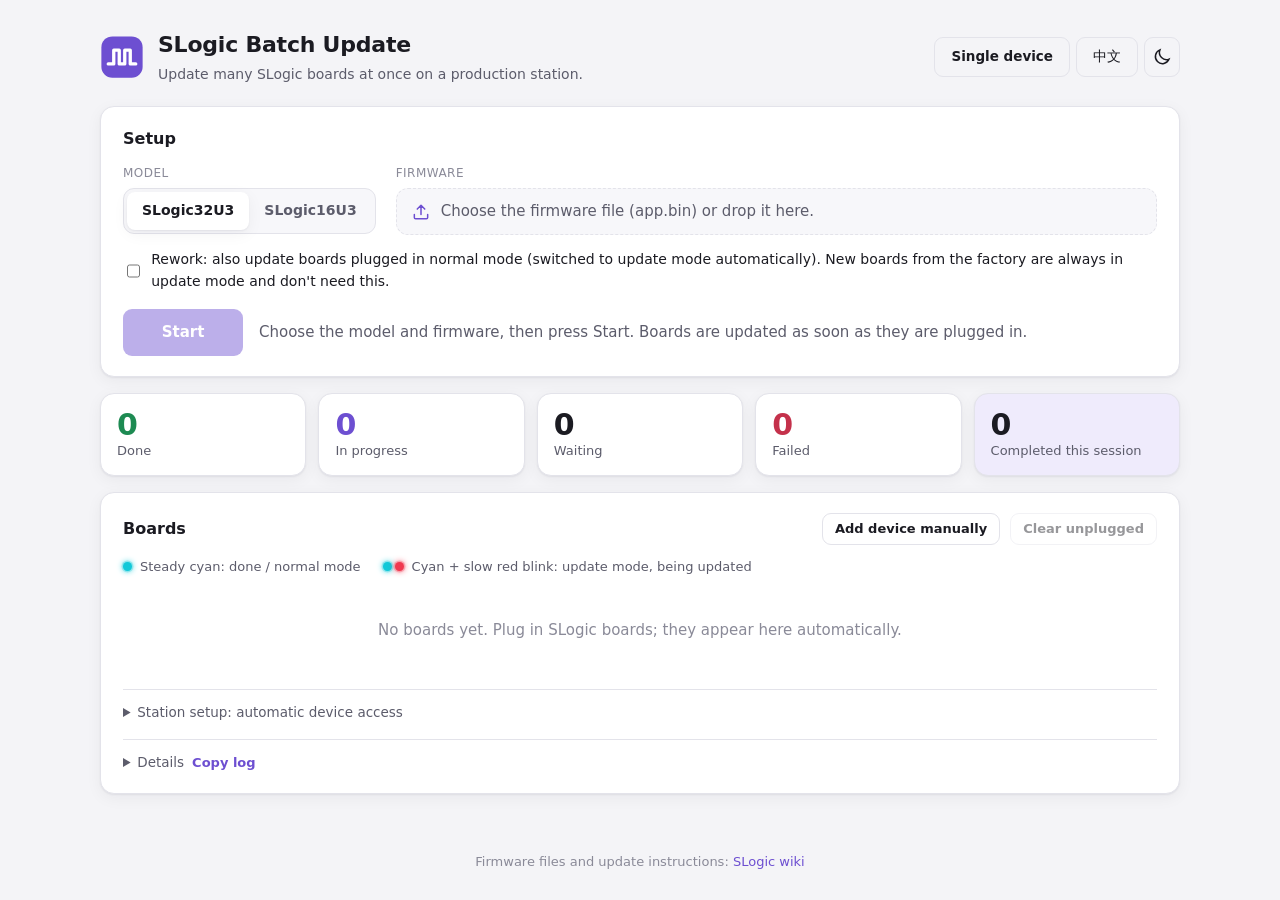
==== commit 715003f7: "SLogic16U3: switch modes over USB with the new firmware SLogic16U3 firmware 202610230648 takes the R" ====
--- a/batch.html
+++ b/batch.html
@@ -11,19 +11,19 @@
   <script type="importmap">
   {
     "imports": {
-      "./src/advanced.js": "./src/advanced.js?v=94ed93fa5a",
-      "./src/app.js": "./src/app.js?v=e673857f01",
-      "./src/batch-engine.js": "./src/batch-engine.js?v=88144eb621",
-      "./src/batch.js": "./src/batch.js?v=3fd628ac70",
-      "./src/demo.js": "./src/demo.js?v=067ffcadd6",
-      "./src/devices.js": "./src/devices.js?v=357301b104",
+      "./src/advanced.js": "./src/advanced.js?v=b7ce337477",
+      "./src/app.js": "./src/app.js?v=fa9231485e",
+      "./src/batch-engine.js": "./src/batch-engine.js?v=41886c04bb",
+      "./src/batch.js": "./src/batch.js?v=36fecf20a4",
+      "./src/demo.js": "./src/demo.js?v=23f1c3a12e",
+      "./src/devices.js": "./src/devices.js?v=d87a4eab81",
       "./src/flash.js": "./src/flash.js?v=6c2aca644d",
       "./src/flashops.js": "./src/flashops.js?v=5a5ecdfdc4",
-      "./src/i18n.js": "./src/i18n.js?v=3aeb5cc583",
+      "./src/i18n.js": "./src/i18n.js?v=d5c99e46d0",
       "./src/led.js": "./src/led.js?v=f2646e4ce3",
       "./src/spi.js": "./src/spi.js?v=9cc90ac276",
       "./src/station.js": "./src/station.js?v=37ceee433b",
-      "./src/updater.js": "./src/updater.js?v=dbcf4d4ec6",
+      "./src/updater.js": "./src/updater.js?v=91ef00b721",
       "./src/usb.js": "./src/usb.js?v=9a0263bf85"
     }
   }
